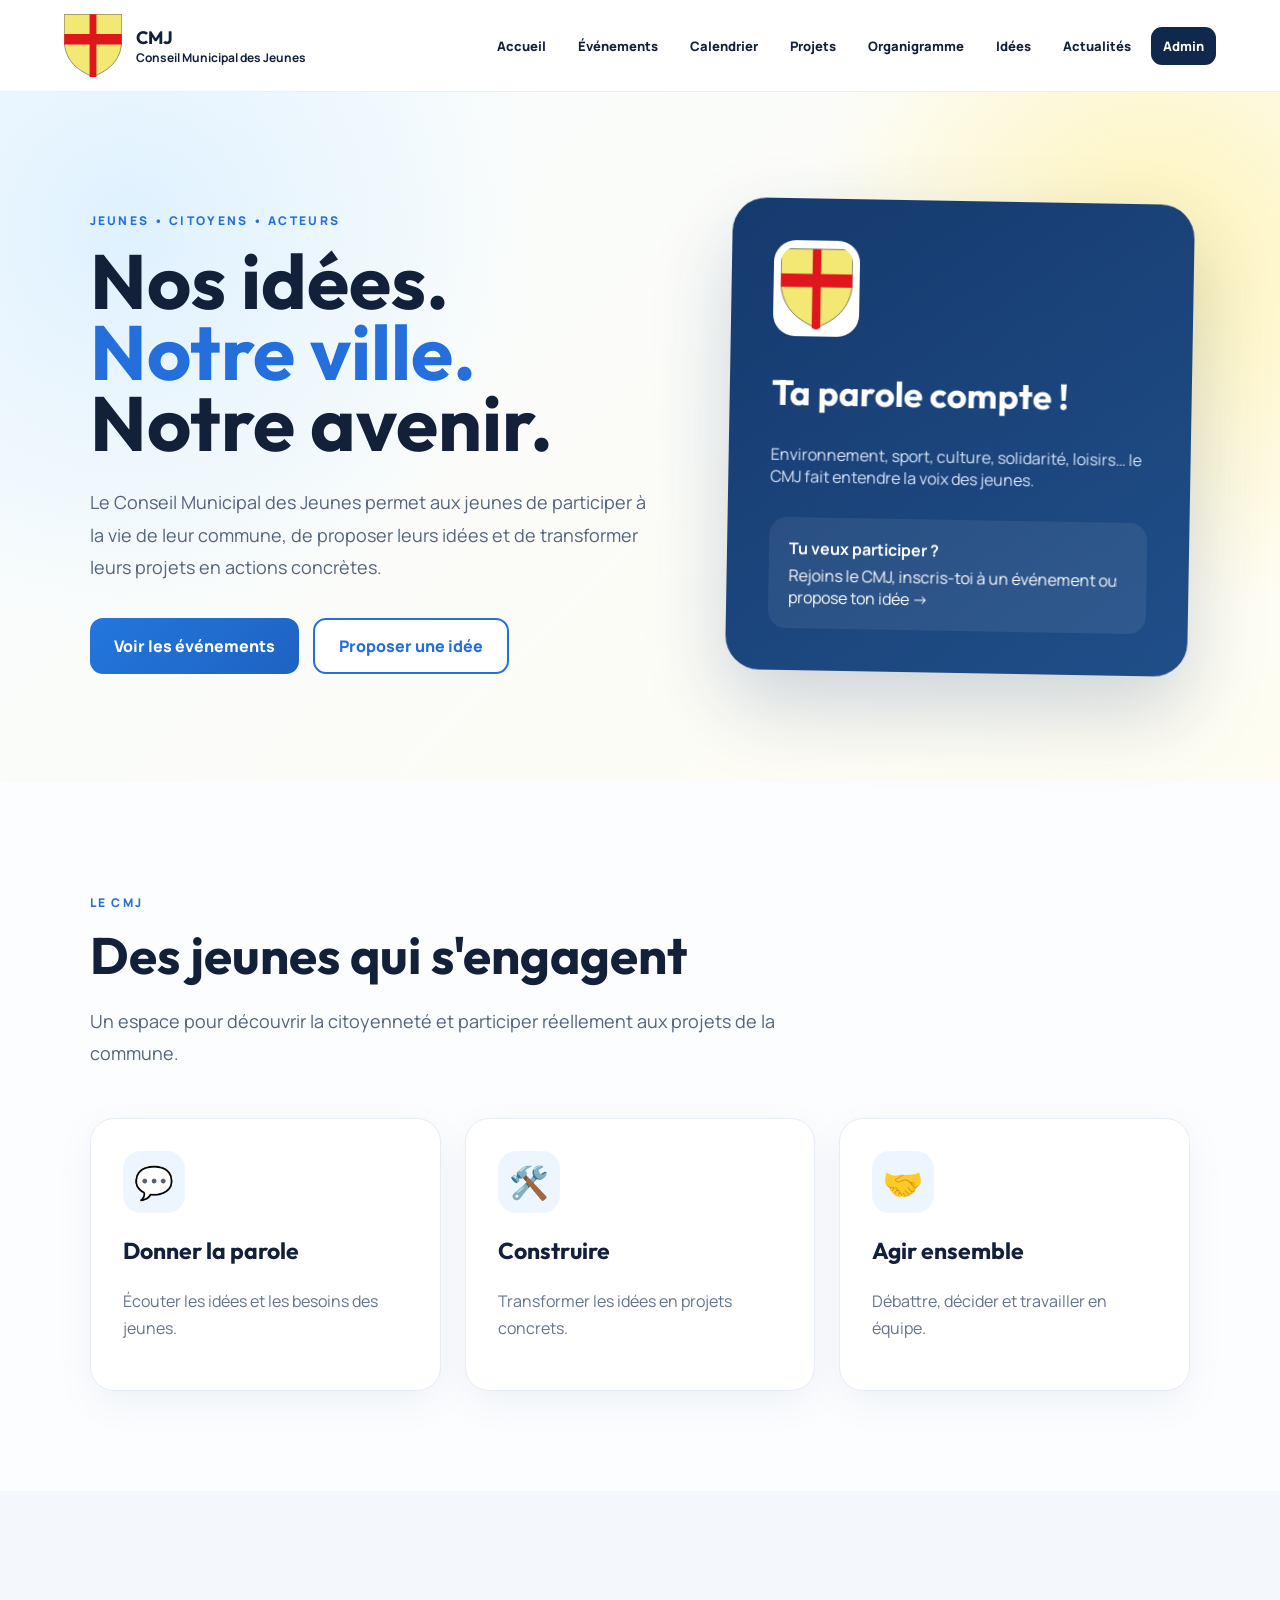
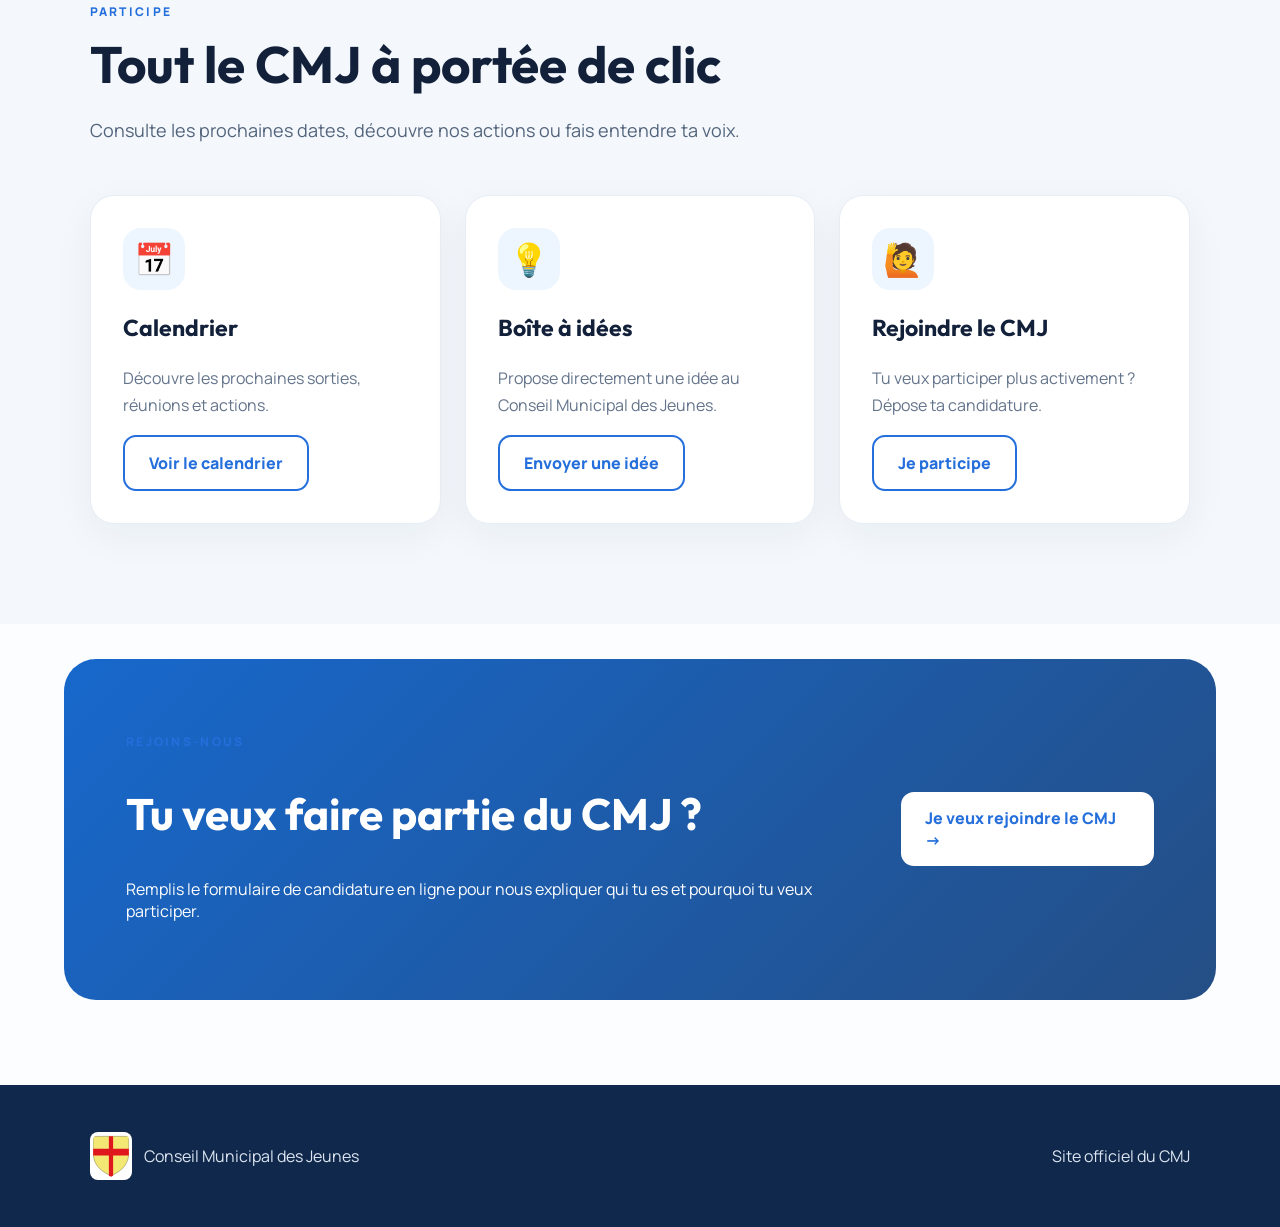
==== index.html @ 299745a3 "Migration du site CMJ vers cmj-eth.github.io" ====
<!doctype html><html lang="fr"><head><meta charset="utf-8"><meta name="viewport" content="width=device-width,initial-scale=1"><title>CMJ | Conseil Municipal des Jeunes</title><meta name="description" content="Site du Conseil Municipal des Jeunes"><link rel="stylesheet" href="style.css"></head><body><header class="header"><a class="brand" href="index.html"><img class="city-logo" src="assets/logo-ville.svg" alt="Blason de la ville"><span><b>CMJ</b><br>Conseil Municipal des Jeunes</span></a><button class="menu" aria-label="Menu">☰</button><nav><a href="index.html">Accueil</a><a href="evenements.html">Événements</a><a href="calendrier.html">Calendrier</a><a href="projets.html">Projets</a><a href="organigramme.html">Organigramme</a><a href="idees.html">Idées</a><a href="actualites.html">Actualités</a><a class="admin-link" href="admin.html">Admin</a></nav></header><main><section class="hero" id="accueil"><div><p class="kicker">JEUNES • CITOYENS • ACTEURS</p><h1>Nos idées.<br><span>Notre ville.</span><br>Notre avenir.</h1><p class="intro">Le Conseil Municipal des Jeunes permet aux jeunes de participer à la vie de leur commune, de proposer leurs idées et de transformer leurs projets en actions concrètes.</p><div class="buttons"><a class="btn primary" href="evenements.html">Voir les événements</a><a class="btn outline" href="idees.html">Proposer une idée</a></div></div><div class="hero-card"><img class="hero-crest" src="assets/logo-ville.svg" alt="Blason de la ville"><h2>Ta parole compte !</h2><p>Environnement, sport, culture, solidarité, loisirs… le CMJ fait entendre la voix des jeunes.</p><div class="mini"><strong>Tu veux participer ?</strong><span>Rejoins le CMJ, inscris-toi à un événement ou propose ton idée →</span></div></div></section><section class="section"><p class="kicker">LE CMJ</p><h2>Des jeunes qui s'engagent</h2><p class="section-intro">Un espace pour découvrir la citoyenneté et participer réellement aux projets de la commune.</p><div class="grid3"><article><span>💬</span><h3>Donner la parole</h3><p>Écouter les idées et les besoins des jeunes.</p></article><article><span>🛠️</span><h3>Construire</h3><p>Transformer les idées en projets concrets.</p></article><article><span>🤝</span><h3>Agir ensemble</h3><p>Débattre, décider et travailler en équipe.</p></article></div></section><section class="section projects"><p class="kicker">PARTICIPE</p><h2>Tout le CMJ à portée de clic</h2><p class="section-intro">Consulte les prochaines dates, découvre nos actions ou fais entendre ta voix.</p><div class="grid3"><article><span>📅</span><h3>Calendrier</h3><p>Découvre les prochaines sorties, réunions et actions.</p><a class="btn outline" href="calendrier.html">Voir le calendrier</a></article><article><span>💡</span><h3>Boîte à idées</h3><p>Propose directement une idée au Conseil Municipal des Jeunes.</p><a class="btn outline" href="idees.html">Envoyer une idée</a></article><article><span>🙋</span><h3>Rejoindre le CMJ</h3><p>Tu veux participer plus activement ? Dépose ta candidature.</p><a class="btn outline" href="inscription.html">Je participe</a></article></div></section><section class="idea"><div><p class="kicker">REJOINS-NOUS</p><h2>Tu veux faire partie du CMJ ?</h2><p>Remplis le formulaire de candidature en ligne pour nous expliquer qui tu es et pourquoi tu veux participer.</p></div><a class="btn white" href="inscription.html">Je veux rejoindre le CMJ →</a></section></main><footer><div><img class="footer-crest" src="assets/logo-ville.svg" alt="Blason de la ville"><p>Conseil Municipal des Jeunes</p></div><p>Site officiel du CMJ</p></footer><script src="script.js"></script></body></html>
---- style.css ----
@import url('https://fonts.googleapis.com/css2?family=Manrope:wght@400;500;600;700;800&family=Outfit:wght@600;700;800&display=swap');:root{--navy:#10284b;--blue:#246fdb;--yellow:#ffd83d;--ink:#12203a;--muted:#64748b;--line:#e6edf5;--shadow:0 20px 60px rgba(16,40,75,.10)}*{box-sizing:border-box}html{scroll-behavior:smooth}body{margin:0;font-family:Manrope,system-ui,sans-serif;color:var(--ink);background:#fbfdff;overflow-x:hidden}a{text-decoration:none;color:inherit}.header{height:92px;padding:0 max(5vw,24px);display:flex;align-items:center;justify-content:space-between;border-bottom:1px solid #10284b14;position:sticky;top:0;background:#fffffff0;backdrop-filter:blur(18px);z-index:50}.brand{display:flex;align-items:center;gap:14px;font-size:12px;font-weight:700}.brand b{font-family:Outfit;font-size:18px}.city-logo{width:58px;height:66px;object-fit:contain}.header nav{display:flex;gap:8px;font-weight:800;font-size:13px;align-items:center}.header nav a{padding:10px 12px;border-radius:11px;transition:.25s}.header nav a:hover{background:#edf5ff;color:var(--blue);transform:translateY(-1px)}.admin-link{background:var(--navy)!important;color:white!important}.menu{display:none;border:0;background:#edf5ff;border-radius:12px;padding:8px 12px;font-size:25px}.hero{min-height:690px;padding:100px max(7vw,30px);display:grid;grid-template-columns:1.1fr .9fr;gap:75px;align-items:center;background:radial-gradient(circle at 10% 20%,#dff1ff 0,transparent 32%),radial-gradient(circle at 90% 25%,#fff4b8 0,transparent 28%),linear-gradient(135deg,#f8fcff,#fffdf2)}.kicker{font-size:12px;font-weight:900;letter-spacing:.19em;color:var(--blue)}.hero h1{font-family:Outfit;font-size:clamp(52px,6vw,88px);line-height:.92;margin:17px 0 28px}.hero h1 span{color:var(--blue)}.intro,.section-intro{font-size:18px;line-height:1.8;color:#53647c;max-width:720px}.buttons{display:flex;gap:14px;margin-top:34px}.btn{display:inline-flex;align-items:center;justify-content:center;padding:15px 24px;border-radius:13px;font-weight:800;border:0;cursor:pointer;transition:.25s}.btn:hover{transform:translateY(-2px);box-shadow:0 10px 25px #10284b20}.primary{background:linear-gradient(135deg,#2376dd,#1e63c2);color:white}.outline{border:2px solid var(--blue);color:var(--blue);background:#fff}.white{background:#fff;color:var(--blue)}.hero-card{background:linear-gradient(145deg,#153a6e,#204e88);color:white;padding:42px;border-radius:34px;box-shadow:0 35px 80px #173a6e35;transform:rotate(1deg)}.hero-card h2{font-family:Outfit;font-size:35px}.hero-card p{color:#dce9fb}.hero-crest{width:86px;height:96px;background:#fff;border-radius:22px;padding:7px}.mini{margin-top:30px;background:#ffffff12;padding:20px;border-radius:18px;display:flex;flex-direction:column;gap:5px}.section{padding:100px max(7vw,30px)}.section>h2,.page-hero h1{font-family:Outfit;font-size:clamp(38px,4vw,58px);margin:10px 0 18px}.grid3,.project-grid{display:grid;grid-template-columns:repeat(3,1fr);gap:24px;margin-top:48px}.grid3 article,.panel{padding:32px;border:1px solid var(--line);border-radius:24px;background:white;box-shadow:0 12px 40px #10284b0d}.grid3 span{display:grid;place-items:center;width:62px;height:62px;border-radius:18px;background:#edf6ff;font-size:32px}.grid3 h3,.project-grid h3{font-family:Outfit;font-size:23px}.grid3 p,.project-grid p,.news p,.panel p{color:var(--muted);line-height:1.7}.projects{background:#f4f8fc}.project-grid article{background:white;border:1px solid #e8eef5;border-radius:25px;padding:20px}.pic{height:160px;border-radius:18px;background:#e5f3ff;display:grid;place-items:center;font-size:58px}.news{display:grid;grid-template-columns:1fr 1fr;gap:25px;margin-top:40px}.news article{border-left:5px solid var(--yellow);padding:25px 28px;background:white}.idea{margin:35px max(5vw,20px) 85px;background:linear-gradient(135deg,#1768cc,#244e85);color:white;border-radius:32px;padding:62px;display:flex;align-items:center;justify-content:space-between;gap:30px}.idea h2{font-family:Outfit;font-size:44px}.page-hero{padding:80px max(7vw,30px) 55px;background:linear-gradient(135deg,#eaf6ff,#fffdf3)}.page-wrap{padding:55px max(7vw,30px) 95px}.two-col{display:grid;grid-template-columns:1fr 1fr;gap:24px}.form-panel{margin-top:28px}.form-grid{display:grid;gap:16px}.form-grid label{display:grid;gap:7px;font-weight:750}.form-grid input,.form-grid textarea,.form-grid select{width:100%;padding:14px;border:1px solid #ccd7e5;border-radius:12px;font:inherit}.form-grid textarea{min-height:150px}.consent{display:flex!important;grid-template-columns:auto 1fr!important}.consent input{width:auto}.form-message{font-size:14px;font-weight:700;color:#237347}.notice{padding:18px;border-radius:15px;background:#fff8d9}.admin-box{max-width:560px;margin:auto;padding:36px;border-radius:25px;background:#10284b;color:white}.admin-box input{width:100%;padding:14px;border-radius:11px}.admin-top{display:flex;justify-content:space-between;align-items:center}.admin-grid{display:grid;grid-template-columns:1fr 1fr;gap:24px}.admin-list{display:grid;gap:12px}.admin-row{border:1px solid #e5eaf0;border-radius:15px;padding:16px;display:flex;justify-content:space-between;gap:15px}.small-btn{border:0;border-radius:9px;padding:8px 11px;background:var(--navy);color:white}.event-card{display:grid;grid-template-columns:250px 1fr;border:1px solid #e4e9f0;border-radius:26px;overflow:hidden;background:#fff;box-shadow:var(--shadow);margin-bottom:26px}.event-visual{display:grid;place-items:center;min-height:290px;background:#ffd83d;font-size:72px}.event-content{padding:36px}.event-meta{display:flex;gap:18px;flex-wrap:wrap;margin:20px 0}.footer-crest{width:42px;height:48px;background:white;border-radius:8px;padding:3px}footer{padding:44px max(7vw,30px);background:#10284b;color:#dce5f1;display:flex;justify-content:space-between;align-items:center}footer>div{display:flex;align-items:center;gap:12px}@media(max-width:900px){.admin-grid,.grid3,.project-grid,.news,.two-col,.hero{grid-template-columns:1fr}.header nav{display:none;position:absolute;top:92px;left:0;right:0;background:white;padding:25px;flex-direction:column}.header.open nav{display:flex}.menu{display:block}.event-card{grid-template-columns:1fr}.idea{flex-direction:column;align-items:flex-start}footer{flex-direction:column;align-items:flex-start;gap:20px}}
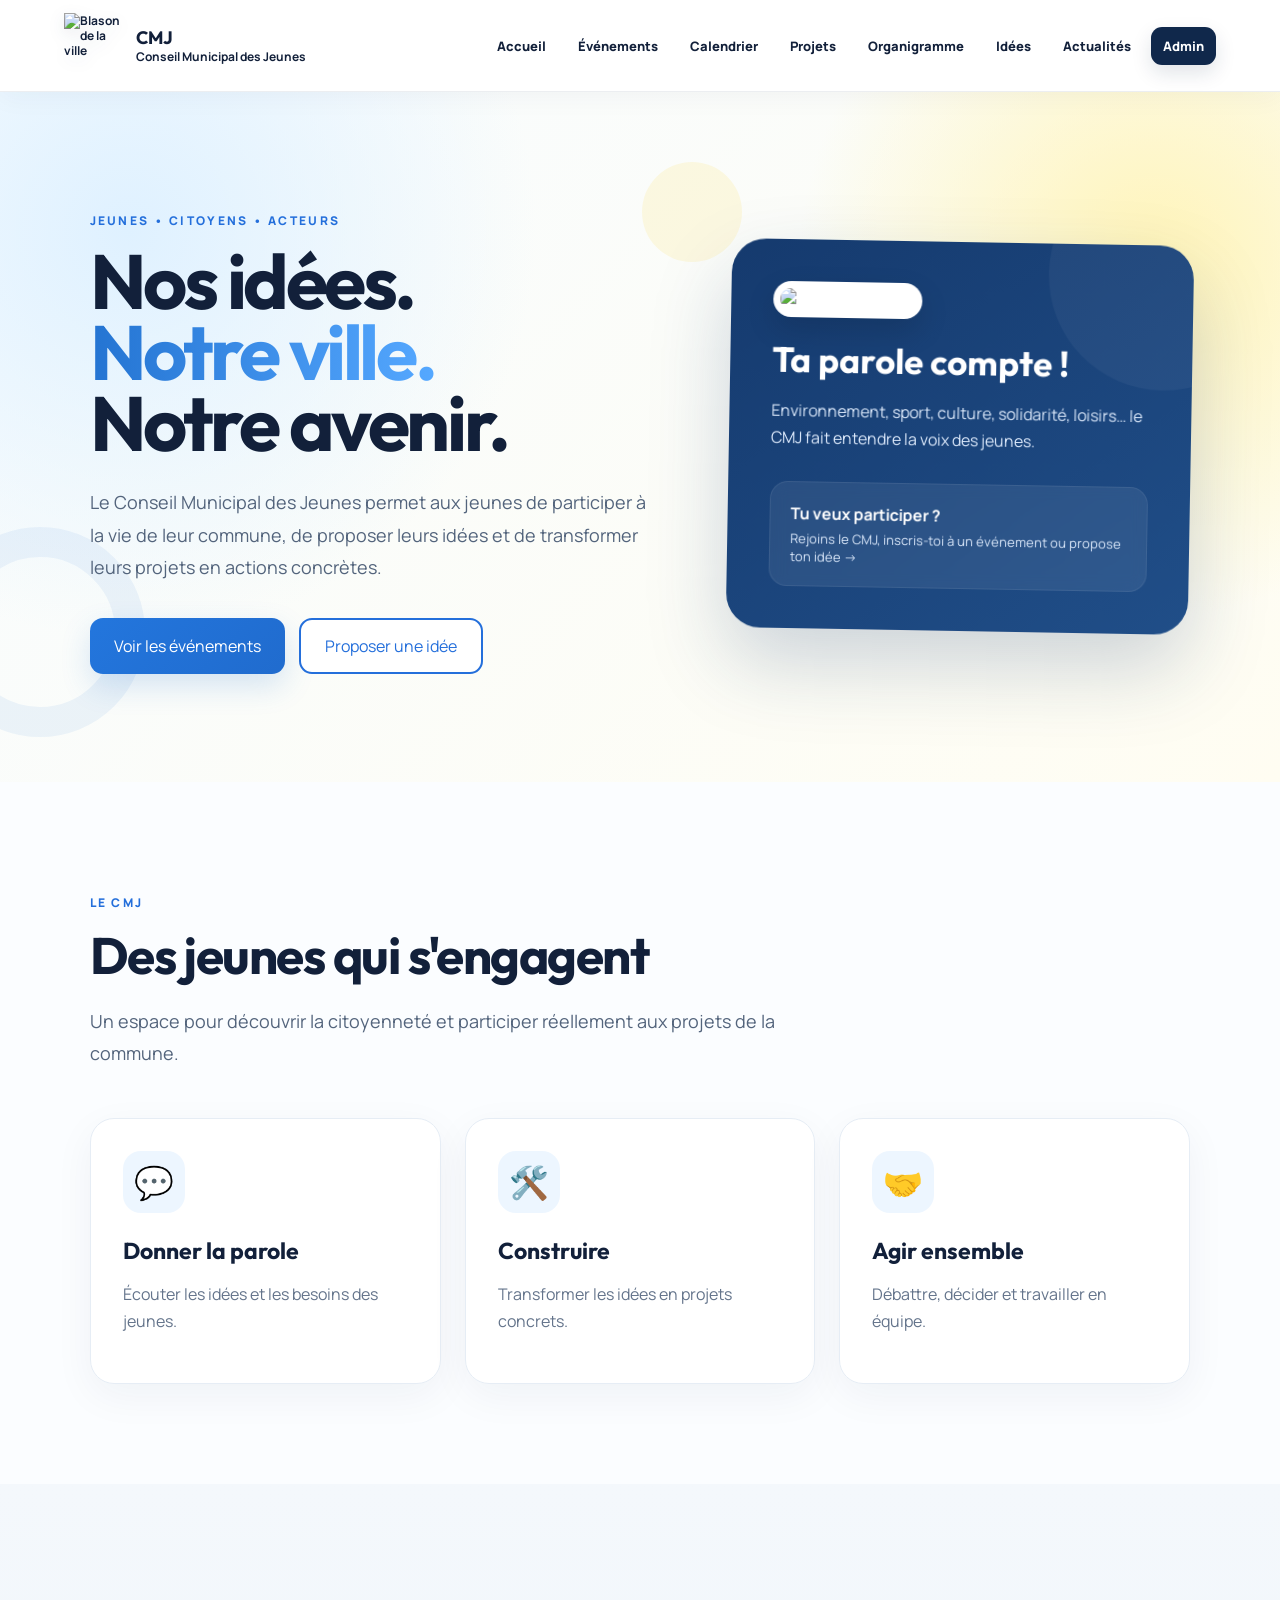
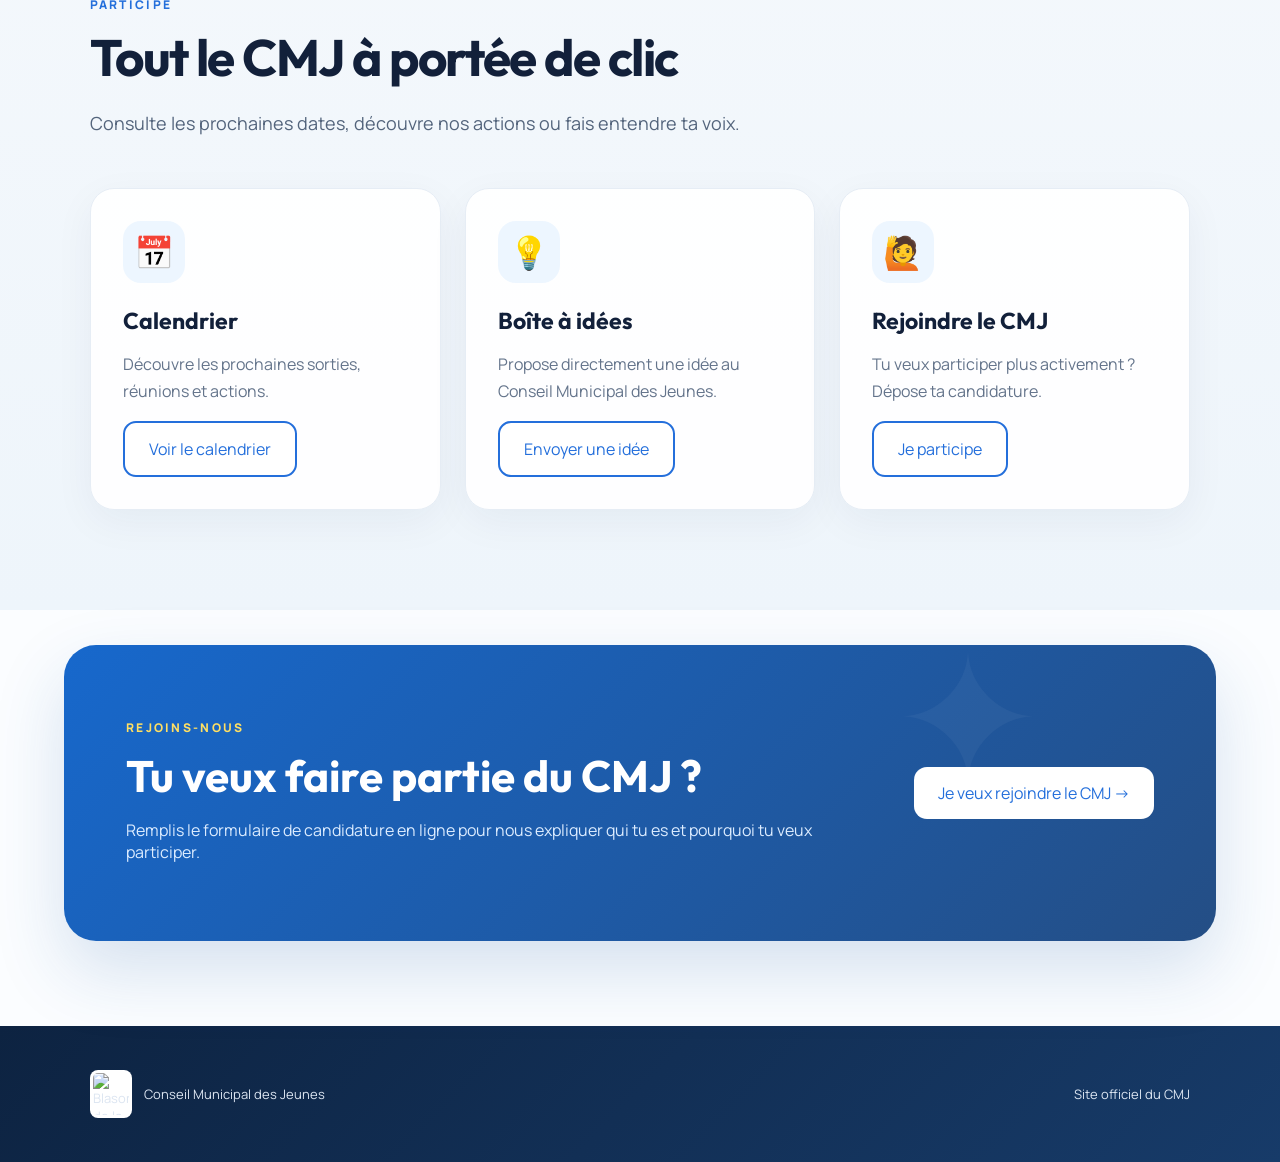
==== commit 5edd8987: "Restaure la page d’accueil complète" ====
--- a/index.html
+++ b/index.html
@@ -1 +1 @@
-<!doctype html><html lang="fr"><head><meta charset="utf-8"><meta name="viewport" content="width=device-width,initial-scale=1"><title>CMJ | Conseil Municipal des Jeunes</title><meta name="description" content="Site du Conseil Municipal des Jeunes"><link rel="stylesheet" href="style.css"></head><body><header class="header"><a class="brand" href="index.html"><img class="city-logo" src="assets/logo-ville.svg" alt="Blason de la ville"><span><b>CMJ</b><br>Conseil Municipal des Jeunes</span></a><button class="menu" aria-label="Menu">☰</button><nav><a href="index.html">Accueil</a><a href="evenements.html">Événements</a><a href="calendrier.html">Calendrier</a><a href="projets.html">Projets</a><a href="organigramme.html">Organigramme</a><a href="idees.html">Idées</a><a href="actualites.html">Actualités</a><a class="admin-link" href="admin.html">Admin</a></nav></header><main><section class="hero" id="accueil"><div><p class="kicker">JEUNES • CITOYENS • ACTEURS</p><h1>Nos idées.<br><span>Notre ville.</span><br>Notre avenir.</h1><p class="intro">Le Conseil Municipal des Jeunes permet aux jeunes de participer à la vie de leur commune, de proposer leurs idées et de transformer leurs projets en actions concrètes.</p><div class="buttons"><a class="btn primary" href="evenements.html">Voir les événements</a><a class="btn outline" href="idees.html">Proposer une idée</a></div></div><div class="hero-card"><img class="hero-crest" src="assets/logo-ville.svg" alt="Blason de la ville"><h2>Ta parole compte !</h2><p>Environnement, sport, culture, solidarité, loisirs… le CMJ fait entendre la voix des jeunes.</p><div class="mini"><strong>Tu veux participer ?</strong><span>Rejoins le CMJ, inscris-toi à un événement ou propose ton idée →</span></div></div></section><section class="section"><p class="kicker">LE CMJ</p><h2>Des jeunes qui s'engagent</h2><p class="section-intro">Un espace pour découvrir la citoyenneté et participer réellement aux projets de la commune.</p><div class="grid3"><article><span>💬</span><h3>Donner la parole</h3><p>Écouter les idées et les besoins des jeunes.</p></article><article><span>🛠️</span><h3>Construire</h3><p>Transformer les idées en projets concrets.</p></article><article><span>🤝</span><h3>Agir ensemble</h3><p>Débattre, décider et travailler en équipe.</p></article></div></section><section class="section projects"><p class="kicker">PARTICIPE</p><h2>Tout le CMJ à portée de clic</h2><p class="section-intro">Consulte les prochaines dates, découvre nos actions ou fais entendre ta voix.</p><div class="grid3"><article><span>📅</span><h3>Calendrier</h3><p>Découvre les prochaines sorties, réunions et actions.</p><a class="btn outline" href="calendrier.html">Voir le calendrier</a></article><article><span>💡</span><h3>Boîte à idées</h3><p>Propose directement une idée au Conseil Municipal des Jeunes.</p><a class="btn outline" href="idees.html">Envoyer une idée</a></article><article><span>🙋</span><h3>Rejoindre le CMJ</h3><p>Tu veux participer plus activement ? Dépose ta candidature.</p><a class="btn outline" href="inscription.html">Je participe</a></article></div></section><section class="idea"><div><p class="kicker">REJOINS-NOUS</p><h2>Tu veux faire partie du CMJ ?</h2><p>Remplis le formulaire de candidature en ligne pour nous expliquer qui tu es et pourquoi tu veux participer.</p></div><a class="btn white" href="inscription.html">Je veux rejoindre le CMJ →</a></section></main><footer><div><img class="footer-crest" src="assets/logo-ville.svg" alt="Blason de la ville"><p>Conseil Municipal des Jeunes</p></div><p>Site officiel du CMJ</p></footer><script src="script.js"></script></body></html>+<!doctype html><html lang="fr"><head><meta charset="utf-8"><meta name="viewport" content="width=device-width,initial-scale=1"><title>CMJ | Conseil Municipal des Jeunes</title><meta name="description" content="Site du Conseil Municipal des Jeunes"><link rel="stylesheet" href="style.css"></head><body><header class="header"><a class="brand" href="index.html"><img class="city-logo" src="logo-ville.png" alt="Blason de la ville"><span><b>CMJ</b><br>Conseil Municipal des Jeunes</span></a><button class="menu" aria-label="Menu">☰</button><nav><a href="index.html">Accueil</a><a href="evenements.html">Événements</a><a href="calendrier.html">Calendrier</a><a href="projets.html">Projets</a><a href="organigramme.html">Organigramme</a><a href="idees.html">Idées</a><a href="actualites.html">Actualités</a><a class="admin-link" href="admin.html">Admin</a></nav></header><main><section class="hero" id="accueil"><div><p class="kicker">JEUNES • CITOYENS • ACTEURS</p><h1>Nos idées.<br><span>Notre ville.</span><br>Notre avenir.</h1><p class="intro">Le Conseil Municipal des Jeunes permet aux jeunes de participer à la vie de leur commune, de proposer leurs idées et de transformer leurs projets en actions concrètes.</p><div class="buttons"><a class="btn primary" href="evenements.html">Voir les événements</a><a class="btn outline" href="idees.html">Proposer une idée</a></div></div><div class="hero-card"><img class="hero-crest" src="logo-ville.png" alt="Blason de la ville"><h2>Ta parole compte !</h2><p>Environnement, sport, culture, solidarité, loisirs… le CMJ fait entendre la voix des jeunes.</p><div class="mini"><strong>Tu veux participer ?</strong><span>Rejoins le CMJ, inscris-toi à un événement ou propose ton idée →</span></div></div></section><section class="section"><p class="kicker">LE CMJ</p><h2>Des jeunes qui s'engagent</h2><p class="section-intro">Un espace pour découvrir la citoyenneté et participer réellement aux projets de la commune.</p><div class="grid3"><article><span>💬</span><h3>Donner la parole</h3><p>Écouter les idées et les besoins des jeunes.</p></article><article><span>🛠️</span><h3>Construire</h3><p>Transformer les idées en projets concrets.</p></article><article><span>🤝</span><h3>Agir ensemble</h3><p>Débattre, décider et travailler en équipe.</p></article></div></section><section class="section projects"><p class="kicker">PARTICIPE</p><h2>Tout le CMJ à portée de clic</h2><p class="section-intro">Consulte les prochaines dates, découvre nos actions ou fais entendre ta voix.</p><div class="grid3"><article><span>📅</span><h3>Calendrier</h3><p>Découvre les prochaines sorties, réunions et actions.</p><a class="btn outline" href="calendrier.html">Voir le calendrier</a></article><article><span>💡</span><h3>Boîte à idées</h3><p>Propose directement une idée au Conseil Municipal des Jeunes.</p><a class="btn outline" href="idees.html">Envoyer une idée</a></article><article><span>🙋</span><h3>Rejoindre le CMJ</h3><p>Tu veux participer plus activement ? Dépose ta candidature.</p><a class="btn outline" href="inscription.html">Je participe</a></article></div></section><section class="idea"><div><p class="kicker">REJOINS-NOUS</p><h2>Tu veux faire partie du CMJ ?</h2><p>Remplis le formulaire de candidature en ligne pour nous expliquer qui tu es et pourquoi tu veux participer.</p></div><a class="btn white" href="inscription.html">Je veux rejoindre le CMJ →</a></section></main><footer><div><img class="footer-crest" src="logo-ville.png" alt="Blason de la ville"><p>Conseil Municipal des Jeunes</p></div><p>Site officiel du CMJ</p></footer><script src="script.js"></script></body></html>
--- a/style.css
+++ b/style.css
@@ -1 +1,2 @@
-@import url('https://fonts.googleapis.com/css2?family=Manrope:wght@400;500;600;700;800&family=Outfit:wght@600;700;800&display=swap');:root{--navy:#10284b;--blue:#246fdb;--yellow:#ffd83d;--ink:#12203a;--muted:#64748b;--line:#e6edf5;--shadow:0 20px 60px rgba(16,40,75,.10)}*{box-sizing:border-box}html{scroll-behavior:smooth}body{margin:0;font-family:Manrope,system-ui,sans-serif;color:var(--ink);background:#fbfdff;overflow-x:hidden}a{text-decoration:none;color:inherit}.header{height:92px;padding:0 max(5vw,24px);display:flex;align-items:center;justify-content:space-between;border-bottom:1px solid #10284b14;position:sticky;top:0;background:#fffffff0;backdrop-filter:blur(18px);z-index:50}.brand{display:flex;align-items:center;gap:14px;font-size:12px;font-weight:700}.brand b{font-family:Outfit;font-size:18px}.city-logo{width:58px;height:66px;object-fit:contain}.header nav{display:flex;gap:8px;font-weight:800;font-size:13px;align-items:center}.header nav a{padding:10px 12px;border-radius:11px;transition:.25s}.header nav a:hover{background:#edf5ff;color:var(--blue);transform:translateY(-1px)}.admin-link{background:var(--navy)!important;color:white!important}.menu{display:none;border:0;background:#edf5ff;border-radius:12px;padding:8px 12px;font-size:25px}.hero{min-height:690px;padding:100px max(7vw,30px);display:grid;grid-template-columns:1.1fr .9fr;gap:75px;align-items:center;background:radial-gradient(circle at 10% 20%,#dff1ff 0,transparent 32%),radial-gradient(circle at 90% 25%,#fff4b8 0,transparent 28%),linear-gradient(135deg,#f8fcff,#fffdf2)}.kicker{font-size:12px;font-weight:900;letter-spacing:.19em;color:var(--blue)}.hero h1{font-family:Outfit;font-size:clamp(52px,6vw,88px);line-height:.92;margin:17px 0 28px}.hero h1 span{color:var(--blue)}.intro,.section-intro{font-size:18px;line-height:1.8;color:#53647c;max-width:720px}.buttons{display:flex;gap:14px;margin-top:34px}.btn{display:inline-flex;align-items:center;justify-content:center;padding:15px 24px;border-radius:13px;font-weight:800;border:0;cursor:pointer;transition:.25s}.btn:hover{transform:translateY(-2px);box-shadow:0 10px 25px #10284b20}.primary{background:linear-gradient(135deg,#2376dd,#1e63c2);color:white}.outline{border:2px solid var(--blue);color:var(--blue);background:#fff}.white{background:#fff;color:var(--blue)}.hero-card{background:linear-gradient(145deg,#153a6e,#204e88);color:white;padding:42px;border-radius:34px;box-shadow:0 35px 80px #173a6e35;transform:rotate(1deg)}.hero-card h2{font-family:Outfit;font-size:35px}.hero-card p{color:#dce9fb}.hero-crest{width:86px;height:96px;background:#fff;border-radius:22px;padding:7px}.mini{margin-top:30px;background:#ffffff12;padding:20px;border-radius:18px;display:flex;flex-direction:column;gap:5px}.section{padding:100px max(7vw,30px)}.section>h2,.page-hero h1{font-family:Outfit;font-size:clamp(38px,4vw,58px);margin:10px 0 18px}.grid3,.project-grid{display:grid;grid-template-columns:repeat(3,1fr);gap:24px;margin-top:48px}.grid3 article,.panel{padding:32px;border:1px solid var(--line);border-radius:24px;background:white;box-shadow:0 12px 40px #10284b0d}.grid3 span{display:grid;place-items:center;width:62px;height:62px;border-radius:18px;background:#edf6ff;font-size:32px}.grid3 h3,.project-grid h3{font-family:Outfit;font-size:23px}.grid3 p,.project-grid p,.news p,.panel p{color:var(--muted);line-height:1.7}.projects{background:#f4f8fc}.project-grid article{background:white;border:1px solid #e8eef5;border-radius:25px;padding:20px}.pic{height:160px;border-radius:18px;background:#e5f3ff;display:grid;place-items:center;font-size:58px}.news{display:grid;grid-template-columns:1fr 1fr;gap:25px;margin-top:40px}.news article{border-left:5px solid var(--yellow);padding:25px 28px;background:white}.idea{margin:35px max(5vw,20px) 85px;background:linear-gradient(135deg,#1768cc,#244e85);color:white;border-radius:32px;padding:62px;display:flex;align-items:center;justify-content:space-between;gap:30px}.idea h2{font-family:Outfit;font-size:44px}.page-hero{padding:80px max(7vw,30px) 55px;background:linear-gradient(135deg,#eaf6ff,#fffdf3)}.page-wrap{padding:55px max(7vw,30px) 95px}.two-col{display:grid;grid-template-columns:1fr 1fr;gap:24px}.form-panel{margin-top:28px}.form-grid{display:grid;gap:16px}.form-grid label{display:grid;gap:7px;font-weight:750}.form-grid input,.form-grid textarea,.form-grid select{width:100%;padding:14px;border:1px solid #ccd7e5;border-radius:12px;font:inherit}.form-grid textarea{min-height:150px}.consent{display:flex!important;grid-template-columns:auto 1fr!important}.consent input{width:auto}.form-message{font-size:14px;font-weight:700;color:#237347}.notice{padding:18px;border-radius:15px;background:#fff8d9}.admin-box{max-width:560px;margin:auto;padding:36px;border-radius:25px;background:#10284b;color:white}.admin-box input{width:100%;padding:14px;border-radius:11px}.admin-top{display:flex;justify-content:space-between;align-items:center}.admin-grid{display:grid;grid-template-columns:1fr 1fr;gap:24px}.admin-list{display:grid;gap:12px}.admin-row{border:1px solid #e5eaf0;border-radius:15px;padding:16px;display:flex;justify-content:space-between;gap:15px}.small-btn{border:0;border-radius:9px;padding:8px 11px;background:var(--navy);color:white}.event-card{display:grid;grid-template-columns:250px 1fr;border:1px solid #e4e9f0;border-radius:26px;overflow:hidden;background:#fff;box-shadow:var(--shadow);margin-bottom:26px}.event-visual{display:grid;place-items:center;min-height:290px;background:#ffd83d;font-size:72px}.event-content{padding:36px}.event-meta{display:flex;gap:18px;flex-wrap:wrap;margin:20px 0}.footer-crest{width:42px;height:48px;background:white;border-radius:8px;padding:3px}footer{padding:44px max(7vw,30px);background:#10284b;color:#dce5f1;display:flex;justify-content:space-between;align-items:center}footer>div{display:flex;align-items:center;gap:12px}@media(max-width:900px){.admin-grid,.grid3,.project-grid,.news,.two-col,.hero{grid-template-columns:1fr}.header nav{display:none;position:absolute;top:92px;left:0;right:0;background:white;padding:25px;flex-direction:column}.header.open nav{display:flex}.menu{display:block}.event-card{grid-template-columns:1fr}.idea{flex-direction:column;align-items:flex-start}footer{flex-direction:column;align-items:flex-start;gap:20px}}+@import url('https://fonts.googleapis.com/css2?family=Manrope:wght@400;500;600;700;800&family=Outfit:wght@600;700;800&display=swap');
+:root{--navy:#10284b;--blue:#246fdb;--blue2:#5aa8ff;--yellow:#ffd83d;--red:#e72b32;--ink:#12203a;--muted:#64748b;--line:#e6edf5;--soft:#f5f8fc;--shadow:0 20px 60px rgba(16,40,75,.10)}*{box-sizing:border-box}html{scroll-behavior:smooth}body{margin:0;font-family:Manrope,system-ui,sans-serif;color:var(--ink);background:#fbfdff;overflow-x:hidden}a{text-decoration:none;color:inherit}.header{height:92px;padding:0 max(5vw,24px);display:flex;align-items:center;justify-content:space-between;border-bottom:1px solid rgba(16,40,75,.08);position:sticky;top:0;background:rgba(255,255,255,.88);backdrop-filter:blur(18px);z-index:50;box-shadow:0 6px 25px rgba(16,40,75,.04)}.brand{display:flex;align-items:center;gap:14px;font-size:12px;font-weight:700;line-height:1.25}.brand b{font-family:Outfit;font-size:18px}.city-logo{width:58px;height:66px;object-fit:contain;filter:drop-shadow(0 5px 8px #10284b18)}.header nav{display:flex;gap:8px;font-weight:800;font-size:13px;align-items:center}.header nav a{padding:10px 12px;border-radius:11px;transition:.25s}.header nav a:hover{background:#edf5ff;color:var(--blue);transform:translateY(-1px)}.admin-link{background:var(--navy)!important;color:white!important;box-shadow:0 8px 20px #10284b20}.menu{display:none;border:0;background:#edf5ff;border-radius:12px;padding:8px 12px;font-size:25px;color:var(--navy)}.hero{min-height:690px;padding:100px max(7vw,30px);display:grid;grid-template-columns:1.1fr .9fr;gap:75px;align-items:center;position:relative;background:radial-gradient(circle at 10% 20%,#dff1ff 0,transparent 32%),radial-gradient(circle at 90% 25%,#fff4b8 0,transparent 28%),linear-gradient(135deg,#f8fcff,#fffdf2)}.hero:before,.hero:after{content:'';position:absolute;border-radius:50%;pointer-events:none}.hero:before{width:150px;height:150px;border:30px solid #2474d212;left:-65px;bottom:45px}.hero:after{width:100px;height:100px;background:#ffd83d22;right:42%;top:70px}.kicker{font-size:12px;font-weight:900;letter-spacing:.19em;color:var(--blue);text-transform:uppercase}.hero h1{font-family:Outfit;font-size:clamp(52px,6vw,88px);line-height:.92;margin:17px 0 28px;letter-spacing:-.045em}.hero h1 span{background:linear-gradient(90deg,#2474d2,#55a8ff);-webkit-background-clip:text;color:transparent}.intro,.section-intro{font-size:18px;line-height:1.8;color:#53647c;max-width:720px}.buttons{display:flex;gap:14px;margin-top:34px}.btn{display:inline-flex;align-items:center;justify-content:center;padding:15px 24px;border-radius:13px;font-weight:800;border:0;cursor:pointer;font:inherit;transition:.25s}.btn:hover{transform:translateY(-2px);box-shadow:0 10px 25px #10284b20}.btn[disabled]{opacity:.55;cursor:not-allowed}.primary{background:linear-gradient(135deg,#2376dd,#1e63c2);color:white;box-shadow:0 12px 30px #2474d22d}.outline{border:2px solid var(--blue);color:var(--blue);background:#fff}.outline-light{border:2px solid #ffffff66;color:white;background:transparent}.hero-card{position:relative;background:linear-gradient(145deg,#153a6e,#204e88);color:white;padding:42px;border-radius:34px;box-shadow:0 35px 80px #173a6e35;transform:rotate(1deg);overflow:hidden}.hero-card:after{content:'';position:absolute;width:230px;height:230px;border-radius:50%;background:#ffffff0b;right:-85px;top:-85px}.hero-card h2{font-family:Outfit;font-size:35px;margin:20px 0 10px}.hero-card p{line-height:1.7;color:#dce9fb}.hero-crest{width:86px;height:96px;object-fit:contain;background:#fff;border-radius:22px;padding:7px;box-shadow:0 12px 30px #0002}.mini{margin-top:30px;background:#ffffff12;border:1px solid #ffffff12;padding:20px;border-radius:18px;display:flex;flex-direction:column;gap:5px;backdrop-filter:blur(8px)}.mini span{font-size:13px;color:#dce9fb}.section{padding:100px max(7vw,30px)}.section>h2,.page-hero h1{font-family:Outfit;font-size:clamp(38px,4vw,58px);margin:10px 0 18px;letter-spacing:-.03em}.grid3,.project-grid{display:grid;grid-template-columns:repeat(3,1fr);gap:24px;margin-top:48px}.grid3 article,.panel{padding:32px;border:1px solid var(--line);border-radius:24px;background:rgba(255,255,255,.95);box-shadow:0 12px 40px rgba(16,40,75,.05);transition:.25s}.grid3 article:hover,.project-grid article:hover{transform:translateY(-6px);box-shadow:var(--shadow)}.grid3 span{display:grid;place-items:center;width:62px;height:62px;border-radius:18px;background:#edf6ff;font-size:32px}.grid3 h3,.project-grid h3{font-family:Outfit;font-size:23px;margin-bottom:8px}.grid3 p,.project-grid p,.news p,.panel p{color:var(--muted);line-height:1.7}.projects{background:linear-gradient(180deg,#f4f8fc,#eef5fb)}.project-grid article{background:white;border:1px solid #e8eef5;border-radius:25px;padding:20px;box-shadow:0 12px 35px #1e3a5f0c;transition:.25s}.pic{height:160px;border-radius:18px;background:linear-gradient(145deg,#e5f3ff,#f5fbff);display:grid;place-items:center;font-size:58px;margin-bottom:20px}.project-grid small,.news time{font-weight:900;font-size:11px;letter-spacing:.12em;color:var(--blue)}.project-grid b{font-size:12px;color:#3b8d63}.news{display:grid;grid-template-columns:1fr 1fr;gap:25px;margin-top:40px}.news article{border:1px solid var(--line);border-left:5px solid var(--yellow);padding:25px 28px;background:white;border-radius:0 20px 20px 0;box-shadow:0 12px 35px #10284b0a}.idea{margin:35px max(5vw,20px) 85px;background:linear-gradient(135deg,#1768cc,#244e85);color:white;border-radius:32px;padding:62px;display:flex;align-items:center;justify-content:space-between;gap:30px;box-shadow:0 30px 70px #1c5ba32b;position:relative;overflow:hidden}.idea:after{content:'✦';position:absolute;font-size:180px;color:#ffffff0b;right:15%;top:-55px}.idea .kicker{color:#ffdf63}.idea h2{font-family:Outfit;font-size:44px;margin:8px 0}.idea p:last-child{color:#dcecff}.white{background:white;color:var(--blue);white-space:nowrap}.page-hero{padding:80px max(7vw,30px) 55px;background:radial-gradient(circle at 85% 20%,#fff1a7 0,transparent 25%),linear-gradient(135deg,#eaf6ff,#fffdf3);border-bottom:1px solid #edf1f5}.page-wrap{padding:55px max(7vw,30px) 95px}.two-col{display:grid;grid-template-columns:1fr 1fr;gap:24px}.info-card{padding:30px;border-radius:22px;background:#f4f8fc}.info-card strong{display:block;margin-bottom:8px}.form-panel{margin-top:28px}.form-grid{display:grid;gap:16px}.form-grid label{display:grid;gap:7px;font-weight:750;color:#26364f}.form-grid input,.form-grid textarea,.form-grid select{width:100%;padding:14px 15px;border:1px solid #ccd7e5;border-radius:12px;font:inherit;background:#fbfdff;transition:.2s}.form-grid input:focus,.form-grid textarea:focus,.form-grid select:focus{outline:none;border-color:#5a9ee8;box-shadow:0 0 0 4px #2474d212;background:#fff}.form-grid textarea{min-height:150px;resize:vertical}.consent{display:flex!important;grid-template-columns:auto 1fr!important;align-items:flex-start;gap:10px!important;font-weight:500!important;color:#667085!important}.consent input{width:auto;margin-top:4px}.form-message{margin:4px 0 0;font-size:14px;font-weight:700;color:#237347}.form-message.error{color:#b42318}.notice{padding:18px;border-radius:15px;background:#fff8d9;border:1px solid #f3df8b;color:#5f5220}.admin-box{max-width:560px;margin:0 auto;padding:36px;border-radius:25px;background:linear-gradient(145deg,#10284b,#183d70);color:white;box-shadow:var(--shadow)}.admin-box p{color:#d5e0ef}.admin-box label{display:grid;gap:5px;margin-bottom:12px;font-weight:700}.admin-box input{width:100%;padding:14px;border-radius:11px;border:0}.admin-actions{display:flex;gap:12px;flex-wrap:wrap;margin-top:12px}.admin-note{margin-top:20px;font-size:13px!important}.admin-top{display:flex;justify-content:space-between;align-items:center;gap:20px;margin-bottom:25px}.admin-top h2{font-family:Outfit;font-size:38px;margin:5px 0}.admin-grid{display:grid;grid-template-columns:1fr 1fr;gap:24px}.admin-grid-lower{margin-top:24px}.admin-list{display:grid;gap:12px;max-height:580px;overflow:auto}.admin-row{border:1px solid #e5eaf0;border-radius:15px;padding:16px;display:flex;justify-content:space-between;align-items:flex-start;gap:15px;background:#fbfdff}.admin-row strong{display:block}.admin-row small{display:block;color:#778399;margin-top:4px}.admin-row p{margin:8px 0 0!important;font-size:14px}.small-btn{border:0;border-radius:9px;padding:8px 11px;background:var(--navy);color:white;font-weight:700;cursor:pointer}.event-preview{margin-top:38px;padding:30px;border-radius:24px;background:white;display:flex;justify-content:space-between;align-items:center;gap:25px;box-shadow:var(--shadow);border:1px solid var(--line)}.event-preview h3{font-family:Outfit;font-size:27px;margin:8px 0}.event-preview p{color:#667085;max-width:700px}.event-date{display:inline-block;padding:7px 11px;border-radius:999px;background:#fff3b8;color:#705e00;font-size:12px;font-weight:900;text-transform:uppercase;letter-spacing:.08em}.event-card{display:grid;grid-template-columns:250px 1fr;border:1px solid #e4e9f0;border-radius:26px;overflow:hidden;background:#fff;box-shadow:var(--shadow);margin-bottom:26px;transition:.25s}.event-card:hover{transform:translateY(-4px)}.event-visual{display:grid;place-items:center;min-height:290px;background:linear-gradient(145deg,#ffef8a,#ffd43b);font-size:72px}.event-content{padding:36px}.event-content h2{font-family:Outfit;font-size:31px;margin:12px 0}.event-content p{color:#667085;line-height:1.7}.event-meta{display:flex;gap:18px;flex-wrap:wrap;margin:20px 0;color:#516078;font-weight:700}.event-register-form{margin-top:24px;padding-top:24px;border-top:1px solid #e5eaf0}.footer-crest{width:42px;height:48px;object-fit:contain;background:white;border-radius:8px;padding:3px}footer{padding:44px max(7vw,30px);background:linear-gradient(135deg,#0d2341,#173b69);color:#dce5f1;display:flex;justify-content:space-between;align-items:center;font-size:13px}footer>div{display:flex;align-items:center;gap:12px}@media(max-width:1100px){.header nav{gap:2px;font-size:12px}.header nav a{padding:9px 8px}}@media(max-width:900px){.admin-grid{grid-template-columns:1fr}.header nav{display:none;position:absolute;top:92px;left:0;right:0;background:white;padding:25px;flex-direction:column;box-shadow:0 15px 30px #0001}.header.open nav{display:flex}.menu{display:block}.hero{grid-template-columns:1fr;padding-top:65px}.hero-card{transform:none}.grid3,.project-grid,.news,.two-col{grid-template-columns:1fr}.idea{padding:40px 30px;flex-direction:column;align-items:flex-start}.idea h2{font-size:35px}.event-preview{align-items:flex-start;flex-direction:column}.event-card{grid-template-columns:1fr}.event-visual{min-height:190px}.admin-top{align-items:flex-start;flex-direction:column}footer{flex-direction:column;align-items:flex-start;gap:20px}.buttons{flex-direction:column;align-items:flex-start}}
